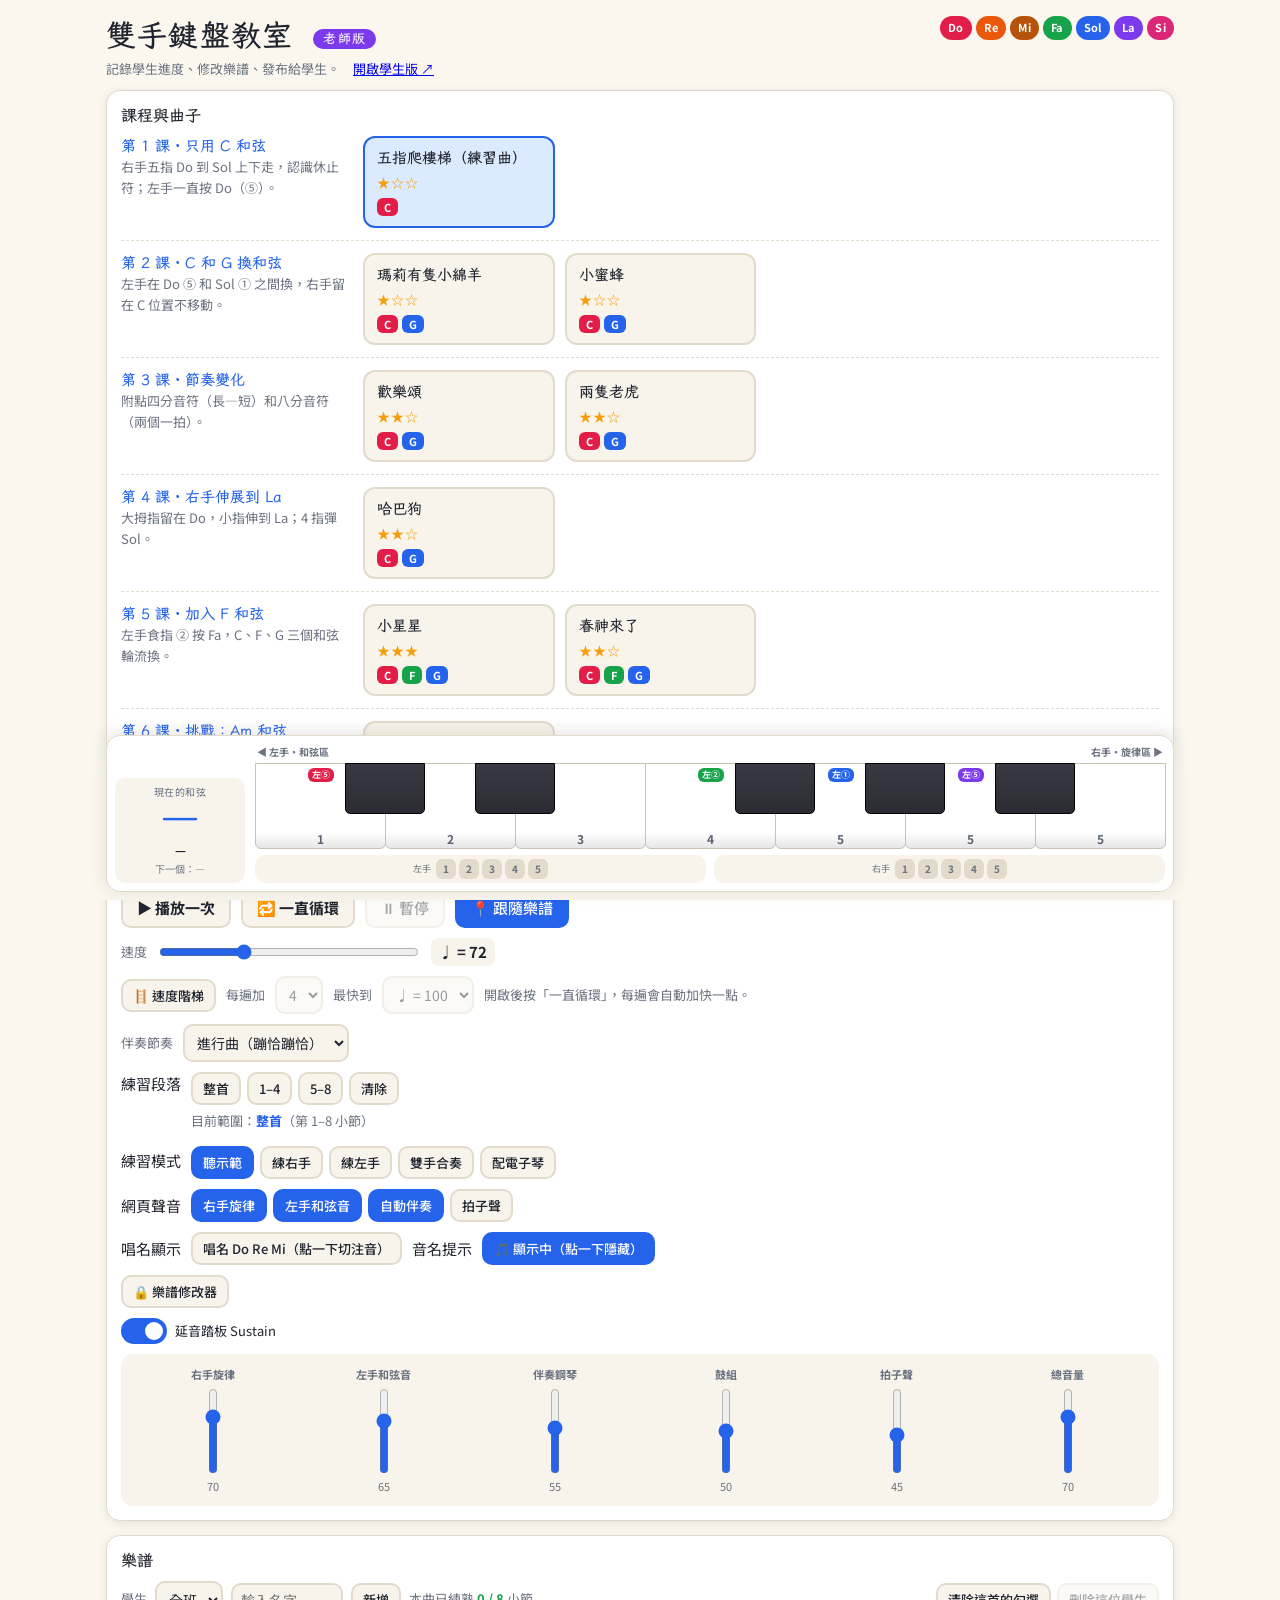
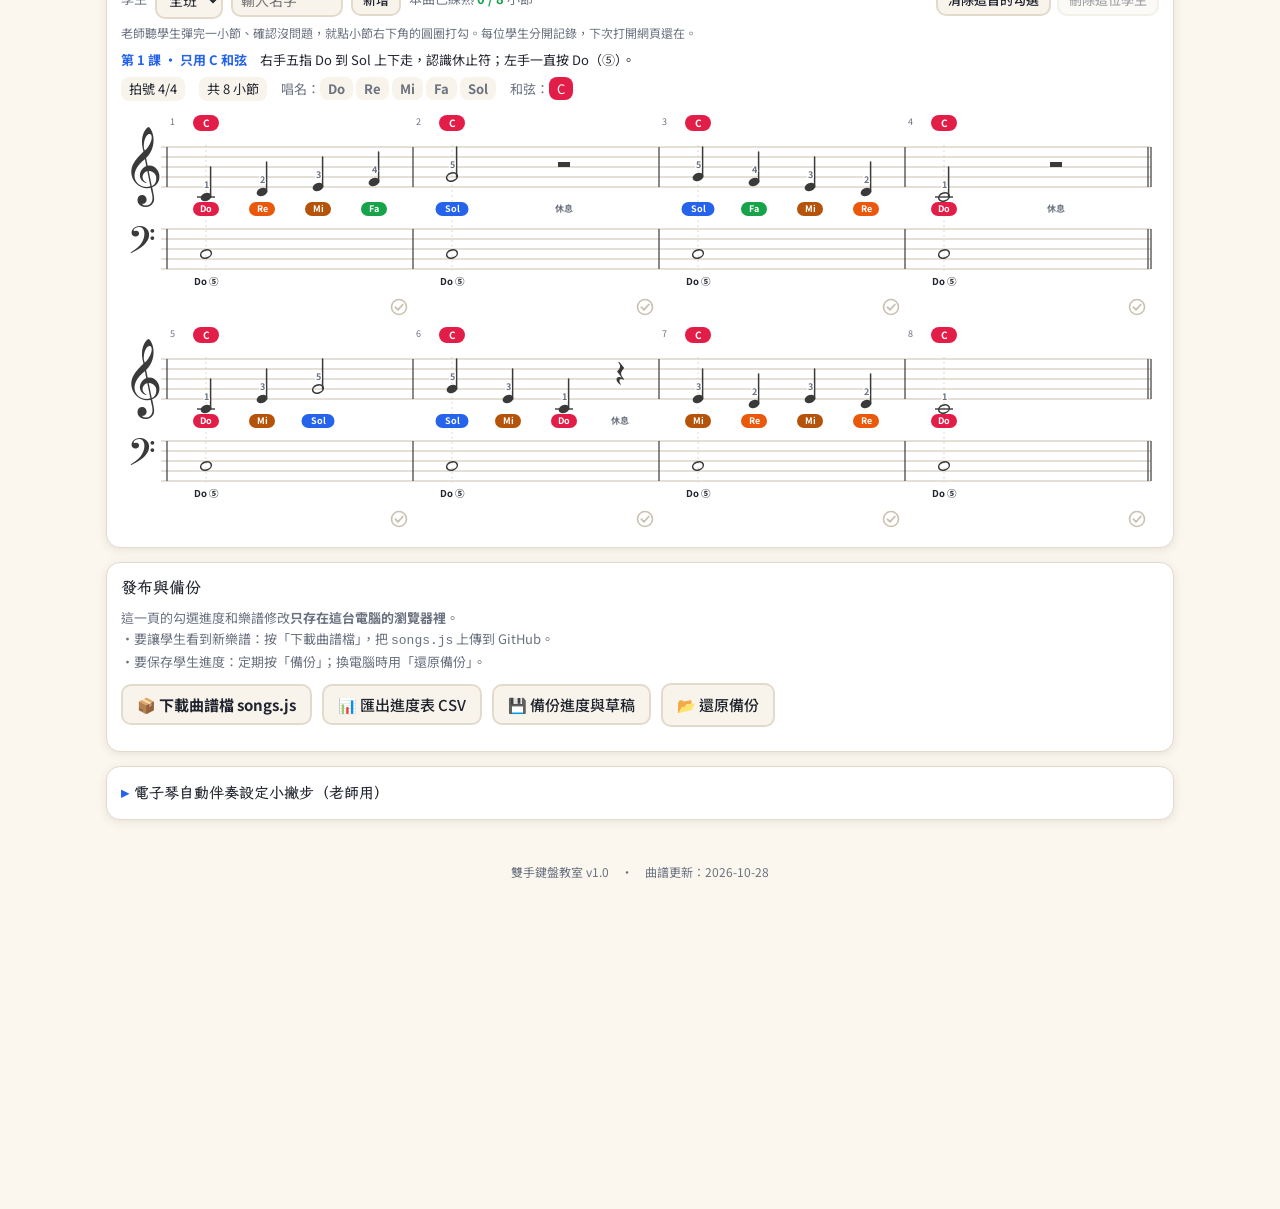
==== teacher.html @ 1eea8520 "Add files via upload" ====
<!DOCTYPE html>
<html lang="zh-Hant">
<head>
<meta charset="utf-8">
<meta name="viewport" content="width=device-width, initial-scale=1">
<meta name="color-scheme" content="light dark">
<link rel="preconnect" href="https://fonts.googleapis.com">
<link rel="preconnect" href="https://fonts.gstatic.com" crossorigin>
<link href="https://fonts.googleapis.com/css2?family=LXGW+WenKai+TC:wght@400;700&family=Noto+Sans+TC:wght@400;500;700&family=Noto+Music&display=swap" rel="stylesheet">
<meta name="robots" content="noindex, nofollow">
<title>雙手鍵盤教室（老師版）</title>
<link rel="stylesheet" href="style.css">
</head>
<body data-role="teacher">

<header class="app-header">
  <div class="title-wrap">
    <h1>雙手鍵盤教室 <span class="role-badge">老師版</span></h1>
    <p class="subtitle">記錄學生進度、修改樂譜、發布給學生。　<a href="index.html" target="_blank" rel="noopener">開啟學生版 ↗</a></p>
  </div>
  <div class="solfege-strip" id="solfegeStrip"></div>
</header>

<main>
  <div class="card problems" id="songProblems" role="alert" hidden></div>

  <section class="card" aria-labelledby="songsTitle">
    <h2 id="songsTitle">課程與曲子</h2>
    <div class="lessons" id="songGrid"></div>
  </section>

  <section class="card" aria-labelledby="ctrlTitle">
    <h2 id="ctrlTitle">播放控制</h2>

    <div class="ctrl-row">
      <button class="btn primary" id="btnOnce" aria-pressed="false">▶ 播放一次</button>
      <button class="btn primary" id="btnLoop" aria-pressed="false">🔁 一直循環</button>
      <button class="btn" id="btnPause" aria-pressed="false" disabled>⏸ 暫停</button>
      <button class="btn" id="btnFollow" aria-pressed="true" title="播放時自動捲動樂譜">📍 跟隨樂譜</button>
    </div>

    <div class="ctrl-row">
      <label class="field" for="bpmRange">速度</label>
      <input type="range" id="bpmRange" min="50" max="120" step="1" value="72" style="flex:1 1 140px;max-width:260px;">
      <span class="value-tag" id="bpmValue">♩ = 72</span>
    </div>

    <div class="ctrl-row">
      <button class="btn small" id="btnLadder" aria-pressed="false">🪜 速度階梯</button>
      <label class="field" for="ladderStep">每遍加</label>
      <select id="ladderStep"><option value="2">2</option><option value="4">4</option><option value="6">6</option><option value="8">8</option></select>
      <label class="field" for="ladderMax">最快到</label>
      <select id="ladderMax"></select>
      <span class="ladder-info" id="ladderInfo"></span>
    </div>

    <div class="ctrl-row">
      <label class="field" for="rhythmSel">伴奏節奏</label>
      <select id="rhythmSel">
        <option value="march">進行曲（蹦恰蹦恰）</option>
        <option value="lyric">抒情（分解和弦）</option>
        <option value="pop">流行（8 Beat）</option>
      </select>
    </div>

    <div class="ctrl-row" style="align-items:flex-start;">
      <span class="field" style="flex:0 0 auto;">練習段落</span>
      <div style="flex:1 1 auto;min-width:0;">
        <div class="range-row" id="rangeRow"></div>
        <div class="range-info" id="rangeInfo"></div>
      </div>
    </div>

    <div class="ctrl-row">
      <span class="field" style="flex:0 0 auto;">練習模式</span>
      <div class="mode-row" id="modeRow"></div>
    </div>

    <div class="ctrl-row">
      <span class="field" style="flex:0 0 auto;">網頁聲音</span>
      <div class="voice-row" id="voiceRow"></div>
    </div>

    <div class="ctrl-row">
      <span class="field" style="flex:0 0 auto;">唱名顯示</span>
      <button class="btn small" id="btnSolfege" aria-pressed="false"></button>
      <span class="field" style="flex:0 0 auto;">音名提示</span>
      <button class="btn small" id="btnPill" aria-pressed="true"></button>
    </div>

    <div class="ctrl-row">
      <button class="btn small" id="btnOpenEditor">🔒 樂譜修改器</button>
    </div>

    <div class="switch-line">
      <button class="switch" id="sustainSw" aria-pressed="true" aria-label="延音踏板"></button>
      <span>延音踏板 Sustain</span>
    </div>

    <div class="mixer" id="mixer" style="margin-top:10px;"></div>
  </section>

  <section class="card" aria-labelledby="scoreTitle">
    <h2 id="scoreTitle">樂譜</h2>
    <div class="teacher-row">
      <label class="field" for="studentSel">學生</label>
      <select id="studentSel"></select>
      <input id="newStudent" type="text" maxlength="20" placeholder="輸入名字" aria-label="新增學生名字">
      <button class="btn small" id="btnAddStudent">新增</button>
      <span class="progress-info" id="progressInfo"></span>
      <span class="teacher-actions">
        <button class="btn small" id="btnClearDone">清除這首的勾選</button>
        <button class="btn small" id="btnDelStudent">刪除這位學生</button>
      </span>
    </div>
    <p class="teacher-hint">老師聽學生彈完一小節、確認沒問題，就點小節右下角的圓圈打勾。每位學生分開記錄，下次打開網頁還在。</p>
    <div class="score-meta" id="scoreMeta"></div>
    <div class="score-wrap" id="scoreWrap"></div>
  </section>

  <!-- 樂譜修改器 -->
  <section class="card" id="editorCard" hidden aria-labelledby="editorTitle">
    <h2 id="editorTitle">🔒 樂譜修改器</h2>
    <div id="editorLock">
      <p class="teacher-hint" style="font-size:14px;">請輸入密碼以編輯樂譜。</p>
      <div class="ctrl-row">
        <input type="password" id="editorPass" placeholder="密碼" autocomplete="off" aria-label="樂譜修改器密碼">
        <button class="btn primary" id="btnUnlock">解鎖</button>
        <button class="btn small" id="btnCloseEditor">取消</button>
        <span id="lockMsg" class="editor-err"></span>
      </div>
    </div>
    <div id="editorMain" hidden>
      <p class="teacher-hint" style="font-size:13px;">
        右手音符格式：「音高 拍值」成對出現，例如 <code>E4 1 D4 1 C4 2</code>；休止符寫 <code>R 1</code>；指定指法寫 <code>G4/4</code>；每小節拍值總和必須是 4。<br>
        左手和弦：單一 <code>C</code>，一小節兩和弦用直線分隔 <code>F|G</code>；可用 C、F、G、A（A 代表 Am）。<br>
        左手樣式：單音、四分琶音、八分琶音、疊和弦。
      </p>
      <div class="ctrl-row">
        <span id="editorSongName" style="font-weight:700;"></span>
        <span id="editorStatus"></span>
      </div>
      <div id="editorRows"></div>
      <div class="ctrl-row" style="margin-top:10px;">
        <button class="btn primary" id="btnApplyEdit">套用變更</button>
        <button class="btn" id="btnResetSong">恢復成已發布的版本</button>
        <button class="btn small" id="btnCloseEditor2">關閉</button>
        <span id="editMsg"></span>
      </div>
    </div>
  </section>

  <section class="card teacher-tools" aria-labelledby="toolsTitle">
    <h2 id="toolsTitle">發布與備份</h2>
    <div class="draft-banner" id="draftBanner" hidden></div>
    <p class="tool-note">
      這一頁的勾選進度和樂譜修改<b>只存在這台電腦的瀏覽器裡</b>。<br>
      ・要讓學生看到新樂譜：按「下載曲譜檔」，把 <code>songs.js</code> 上傳到 GitHub。<br>
      ・要保存學生進度：定期按「備份」；換電腦時用「還原備份」。
    </p>
    <div class="ctrl-row">
      <button class="btn primary" id="btnExportSongs">📦 下載曲譜檔 songs.js</button>
      <button class="btn" id="btnExportCSV">📊 匯出進度表 CSV</button>
      <button class="btn" id="btnBackup">💾 備份進度與草稿</button>
      <label class="btn file-btn">📂 還原備份<input type="file" id="restoreFile" accept=".json,application/json" aria-label="選擇備份檔"></label>
    </div>
    <p id="toolMsg" style="font-weight:700;margin:6px 0 0;"></p>
  </section>

  <details class="card">
    <summary>電子琴自動伴奏設定小撇步（老師用）</summary>
    <div class="tips-body">
      <h3>一、開啟「單指和弦」模式</h3>
      <ul>
        <li>在電子琴上找到「自動伴奏」或「和弦模式」的按鈕，切換到「單指和弦」。這樣左手只要按一個鍵，就能彈出整個和弦。</li>
        <li>如果電子琴只有「多指和弦」，也可以請學生按三個音，本頁的左手練習仍可先按一個鍵建立概念。</li>
      </ul>
      <h3>二、把速度設成跟本頁一樣</h3>
      <ul>
        <li>先在本頁把速度調到學生覺得舒服的數字，再按電子琴上的「速度」鍵把數字調成一樣，兩邊就會同步。</li>
        <li>建議從 ♩ = 60～72 開始，熟練後再慢慢加快。</li>
      </ul>
      <h3>三、左手在分割點左邊按 Do、Fa、Sol</h3>
      <ul>
        <li>電子琴通常有一個「分割點」，分割點左邊是伴奏區。請學生把手放在分割點左邊。</li>
        <li>左手只需要按三個位置：Do（C）、Fa（F）、Sol（G），手不需要移動，靠手指伸縮即可。</li>
        <li>本頁的左手指法：Do 用第 ⑤ 指、Fa 用第 ② 指、Sol 用第 ① 指。</li>
        <li>第 6 課的挑戰曲多了 Am（A 小和弦）：左手小指 ⑤ 往下伸到比 Do 低的 La，換和弦時手要稍微移動。電子琴單指和弦要彈出小和弦的方法依機型不同（常見做法是按 La 加左邊一個黑鍵），請對照琴的說明書。</li>
      </ul>
      <h3>四、左手手型</h3>
      <ul>
        <li>手掌輕輕拱起，像握著一顆網球，手腕放鬆不要壓低。</li>
        <li>按鍵時指尖出力，手指不要伸直拍打鍵盤。</li>
        <li>換和弦時只要手指動，手腕幾乎不動，這樣速度才能穩定。</li>
      </ul>
      <h3>五、課堂流程建議</h3>
      <ul>
        <li>先用「聽示範」讓學生熟悉旋律與和弦的搭配。</li>
        <li>再用「練右手」只聽旋律加節拍，讓學生跟著唱唱名。</li>
        <li>接著「練左手」只聽和弦，感受換和弦的時機。</li>
        <li>最後「配電子琴」關掉網頁聲音，學生在電子琴上實際雙手合奏，網頁只留節拍聲。</li>
      </ul>
    </div>
  </details>

</main>
<p class="app-version" id="appVersion"></p>


<footer class="sticky-footer" id="stickyFooter">
  <div class="kb-shell">
    <div class="now-chord" id="nowChord">
      <div class="nc-label">現在的和弦</div>
      <div class="nc-value" id="ncValue">—</div>
      <div class="nc-left" id="ncLeft">—</div>
      <div class="nc-next" id="ncNext">下一個：—</div>
    </div>
    <div class="kb-main">
      <div class="zone-row"><span>◀ 左手·和弦區</span><span>右手·旋律區 ▶</span></div>
      <div class="keys" id="keys"></div>
      <div class="hands">
        <div class="hand" id="handL"><span class="hlabel">左手</span></div>
        <div class="hand" id="handR"><span class="hlabel">右手</span></div>
      </div>
    </div>
  </div>
</footer>

<script src="songs.js"></script>
<script src="app.js"></script>
</body>
</html>
---- style.css ----
:root{
  --do:#e11d48; --re:#ea580c; --mi:#b45309; --fa:#16a34a;
  --sol:#2563eb; --la:#7c3aed; --si:#db2777;
  --bg:#fbf7ef; --bg2:#f2ece0; --panel:#ffffff; --panel2:#f8f4ec;
  --text:#20242e; --muted:#6b7280; --line:#e2dacb;
  --staff:#3a3a3a; --staff-soft:#c9c1b1;
  --accent:#2563eb; --accent-soft:#dbeafe; --glow:#f59e0b; --bar-hl:#eef3ff;
  --key-white:#ffffff; --key-white-edge:#c9c1b1; --key-black:#2b2b33; --key-press:#fbbf24;
  --shadow:0 2px 10px rgba(60,50,30,.10); --radius:14px;
}
@media (prefers-color-scheme: dark){
  :root:not([data-theme="light"]){
    --do:#fb7185; --re:#fb923c; --mi:#fbbf24; --fa:#4ade80;
    --sol:#60a5fa; --la:#a78bfa; --si:#f472b6;
    --bg:#14161c; --bg2:#1b1e26; --panel:#1f232c; --panel2:#252a34;
    --text:#e8e9ee; --muted:#9aa3b2; --line:#343a46;
    --staff:#d6d9e0; --staff-soft:#4a5260;
    --accent:#60a5fa; --accent-soft:#1e3a5f; --glow:#fbbf24; --bar-hl:#232c3d;
    --key-white:#e9ecf2; --key-white-edge:#565f6e; --key-black:#12151b; --key-press:#fbbf24;
    --shadow:0 2px 12px rgba(0,0,0,.45);
  }
}
:root[data-theme="dark"]{
  --do:#fb7185; --re:#fb923c; --mi:#fbbf24; --fa:#4ade80;
  --sol:#60a5fa; --la:#a78bfa; --si:#f472b6;
  --bg:#14161c; --bg2:#1b1e26; --panel:#1f232c; --panel2:#252a34;
  --text:#e8e9ee; --muted:#9aa3b2; --line:#343a46;
  --staff:#d6d9e0; --staff-soft:#4a5260;
  --accent:#60a5fa; --accent-soft:#1e3a5f; --glow:#fbbf24; --bar-hl:#232c3d;
  --key-white:#e9ecf2; --key-white-edge:#565f6e; --key-black:#12151b; --key-press:#fbbf24;
  --shadow:0 2px 12px rgba(0,0,0,.45);
}
*,*::before,*::after{ box-sizing:border-box; }
html,body{ max-width:100%; }
body{
  margin:0; background:var(--bg); color:var(--text);
  font-family:"Noto Sans TC","PingFang TC","Microsoft JhengHei",system-ui,sans-serif;
  font-size:15px; line-height:1.6; overflow-x:hidden;
  -webkit-text-size-adjust:100%; padding-bottom:8px;
}
h1,h2,h3{ font-family:"LXGW WenKai TC","Noto Sans TC",serif; margin:0; line-height:1.3; }
button{ font-family:inherit; font-size:inherit; color:inherit; }
:focus-visible{ outline:3px solid var(--accent); outline-offset:2px; border-radius:8px; }
.app-header{
  display:flex; align-items:flex-start; justify-content:space-between;
  gap:12px; flex-wrap:wrap; padding:16px 16px 10px;
  max-width:1100px; margin:0 auto;
}
.app-header h1{ font-size:clamp(22px,5vw,30px); letter-spacing:.04em; }
.subtitle{ margin:4px 0 0; color:var(--muted); font-size:13px; }
.solfege-strip{ display:flex; gap:4px; flex-wrap:wrap; }
.solfege-strip .sf{
  display:inline-block; padding:3px 8px; border-radius:999px;
  font-size:11px; font-weight:700; color:#fff;
  background:var(--c); letter-spacing:.03em; white-space:nowrap;
}
main{ max-width:1100px; margin:0 auto; padding:0 16px 20px; }
.card{
  background:var(--panel); border:1px solid var(--line); border-radius:var(--radius);
  padding:14px; margin-bottom:14px; box-shadow:var(--shadow);
}
.card > h2{ font-size:16px; margin-bottom:10px; }
.song-grid{ display:grid; grid-template-columns:repeat(4,1fr); gap:10px; }
@media (max-width:640px){ .song-grid{ grid-template-columns:repeat(2,1fr); } }
.song-card{
  display:flex; flex-direction:column; gap:6px; align-items:flex-start;
  background:var(--panel2); border:2px solid var(--line); border-radius:12px;
  padding:10px 12px; cursor:pointer; text-align:left;
  transition:border-color .15s, background .15s, transform .12s; min-height:88px;
}
.song-card:hover{ transform:translateY(-1px); }
.song-card[aria-pressed="true"]{ border-color:var(--accent); background:var(--accent-soft); }
.sc-title{ font-family:"LXGW WenKai TC",serif; font-weight:700; font-size:15px; }
.sc-stars{ color:#f59e0b; font-size:13px; letter-spacing:1px; }
.sc-chords{ display:flex; gap:4px; flex-wrap:wrap; }
.ch-chip{
  font-style:normal; font-size:11px; font-weight:700; color:#fff;
  background:var(--c); border-radius:6px; padding:1px 7px;
}
.lessons{ display:flex; flex-direction:column; gap:12px; }
.lesson{ display:grid; grid-template-columns:230px minmax(0,1fr); gap:12px; align-items:start;
  border-top:1px dashed var(--line); padding-top:12px; }
.lesson:first-child{ border-top:none; padding-top:0; }
.lesson-head h3{ font-size:15px; color:var(--accent); }
.lesson-head p{ margin:2px 0 0; font-size:13px; color:var(--muted); }
.lesson .song-grid{ grid-template-columns:repeat(auto-fill, minmax(170px, 1fr)); }
@media (max-width:640px){
  .lesson{ grid-template-columns:1fr; gap:6px; }
  .lesson .song-grid{ grid-template-columns:repeat(2, minmax(0,1fr)); }
}
.sc-prog{ font-size:11px; font-weight:700; color:var(--fa); }
.sc-prog.full{ color:#fff; background:var(--fa); border-radius:6px; padding:1px 7px; }
.problems{ border-color:var(--do); color:var(--text); font-size:13px; }
.problems b{ color:var(--do); }
.problems ul{ margin:6px 0 0; padding-left:1.2em; }
.teacher-row{ display:flex; flex-wrap:wrap; gap:8px; align-items:center; margin-bottom:4px; }
.teacher-row input[type=text], .teacher-row input[type=password]{
  font-family:inherit; font-size:14px; color:var(--text); width:8em;
  background:var(--panel2); border:2px solid var(--line); border-radius:10px; padding:5px 8px;
}
.progress-info{ font-size:13px; color:var(--muted); }
.progress-info b{ color:var(--fa); }
.teacher-actions{ display:flex; gap:6px; margin-left:auto; flex-wrap:wrap; }
.btn.warn{ background:var(--do); border-color:var(--do); color:#fff; }
.teacher-hint{ margin:0 0 8px; font-size:12px; color:var(--muted); }
.lesson-goal{ flex-basis:100%; color:var(--text); }
.lesson-goal b{ color:var(--accent); }
.ctrl-row{ display:flex; flex-wrap:wrap; gap:10px; align-items:center; margin-bottom:10px; }
.btn{
  border:2px solid var(--line); background:var(--panel2); border-radius:10px;
  padding:8px 14px; cursor:pointer; font-weight:500;
  transition:background .15s, border-color .15s, color .15s; white-space:nowrap;
}
.btn:hover{ border-color:var(--accent); }
.btn[aria-pressed="true"]{ background:var(--accent); border-color:var(--accent); color:#fff; }
.btn.primary{ font-weight:700; }
.btn.small{ padding:5px 10px; font-size:13px; }
.btn:disabled{ opacity:.4; cursor:not-allowed; }
label.field{ display:flex; align-items:center; gap:8px; font-size:13px; color:var(--muted); }
input[type=range]{ accent-color:var(--accent); }
select{
  font-family:inherit; font-size:14px; color:var(--text);
  background:var(--panel2); border:2px solid var(--line);
  border-radius:10px; padding:6px 8px;
}
.value-tag{
  display:inline-block; min-width:56px; text-align:center;
  font-weight:700; color:var(--text);
  background:var(--panel2); border-radius:8px; padding:2px 8px;
  font-variant-numeric:tabular-nums;
}
.range-row{ display:flex; flex-wrap:wrap; gap:6px; align-items:center; }
.range-info{ font-size:13px; color:var(--muted); margin-top:6px; }
.range-info b{ color:var(--accent); }
.mode-row{ display:flex; flex-wrap:wrap; gap:6px; margin-top:4px; }
.ladder-info{ font-size:13px; color:var(--muted); }
.ladder-info b{ color:var(--accent); }
select:disabled{ opacity:.45; }
.voice-row{ display:flex; flex-wrap:wrap; gap:6px; }
.mixer{ display:grid; grid-template-columns:repeat(6,1fr); gap:8px;
  background:var(--panel2); border-radius:12px; padding:10px; }
@media (max-width:640px){ .mixer{ grid-template-columns:repeat(3,1fr); } }
.mixer .ch{ display:flex; flex-direction:column; align-items:center; gap:4px; }
.mixer .ch-name{
  font-size:11px; background:none; border:none; cursor:pointer;
  padding:2px 6px; border-radius:6px; color:var(--muted); font-weight:700; white-space:nowrap;
}
.mixer .ch-name.muted{ color:#fff; background:#ef4444; text-decoration:line-through; }
.mixer input[type=range]{
  writing-mode:vertical-lr; direction:rtl;
  width:24px; height:86px; accent-color:var(--accent); padding:0; margin:0;
}
.mixer .ch-val{ font-size:11px; color:var(--muted); font-variant-numeric:tabular-nums; }
.switch-line{ display:flex; align-items:center; gap:8px; margin-top:10px; font-size:13px; }
.switch{
  position:relative; width:46px; height:26px; border-radius:999px;
  border:2px solid var(--line); background:var(--panel2); cursor:pointer;
  padding:0; flex:0 0 auto;
}
.switch::after{
  content:""; position:absolute; top:2px; left:2px; width:18px; height:18px;
  border-radius:50%; background:var(--muted); transition:left .16s, background .16s;
}
.switch[aria-pressed="true"]{ background:var(--accent); border-color:var(--accent); }
.switch[aria-pressed="true"]::after{ left:22px; background:#fff; }
.score-meta{
  display:flex; flex-wrap:wrap; gap:6px 14px; font-size:13px;
  color:var(--muted); margin-bottom:8px; align-items:center;
}
.score-meta .tag{
  background:var(--panel2); border-radius:8px; padding:2px 8px; color:var(--text);
}
.score-wrap{ width:100%; overflow:hidden; }
.score-svg{ display:block; width:100%; height:auto; touch-action:manipulation; }
.staff-line{ stroke:var(--staff-soft); stroke-width:1; }
.ledger-line{ stroke:var(--staff); stroke-width:1.4; }
.barline{ stroke:var(--staff); stroke-width:1.2; }
.clef{ font-family:"Noto Music","Noto Sans TC",serif; fill:var(--staff); }
.note-head{ fill:var(--staff); }
.note-head.open{ fill:none; stroke:var(--staff); stroke-width:1.5; }
.stem{ stroke:var(--staff); stroke-width:1.5; stroke-linecap:round; }
.flag{ stroke:var(--staff); stroke-width:1.6; fill:none; stroke-linecap:round; }
.dot-note{ fill:var(--staff); }
.fing-text{
  font-family:"Noto Sans TC",sans-serif; font-size:9px; font-weight:700;
  fill:var(--muted); paint-order:stroke; stroke:var(--panel); stroke-width:2.5px;
  stroke-linejoin:round;
}
.bar-num{ font-family:"Noto Sans TC",sans-serif; font-size:9px; fill:var(--muted); }
.solfege-pill{
  font-family:"Noto Sans TC",sans-serif; font-size:9px; font-weight:700;
  fill:#fff;
}
.chord-pill{ font-family:"Noto Sans TC",sans-serif; font-size:10px; font-weight:700; fill:#fff; }
.left-label{
  font-family:"Noto Sans TC",sans-serif; font-size:9.5px; font-weight:700;
  fill:var(--text);
}
.bar-hit{ fill:transparent; cursor:pointer; }
.beat-guide{ stroke:var(--staff-soft); stroke-width:1; stroke-dasharray:2 3; opacity:.55; pointer-events:none; }
.bar-done{ fill:var(--fa); opacity:0; pointer-events:none; }
.bar-done.on{ opacity:.10; }
.bar-check{ cursor:pointer; }
.bar-check .ck-hit{ fill:transparent; }
.bar-check .ck-ring{ fill:var(--panel); stroke:var(--staff-soft); stroke-width:1.6; }
.bar-check .ck-mark{ fill:none; stroke:var(--staff-soft); stroke-width:1.8; stroke-linecap:round; stroke-linejoin:round; }
.bar-check:hover .ck-ring{ stroke:var(--fa); }
.bar-check.on .ck-ring{ fill:var(--fa); stroke:var(--fa); }
.bar-check.on .ck-mark{ stroke:#fff; }
.bar-check:focus-visible{ outline:none; }
.bar-check:focus-visible .ck-ring{ stroke:var(--accent); stroke-width:3; }
.beam{ fill:var(--staff); }
.left-fing{ font-family:"Noto Sans TC",sans-serif; font-size:9.5px; font-weight:700; fill:var(--muted); }
.rest-block{ fill:var(--staff); }
.rest-glyph{ font-family:"Noto Music","Segoe UI Symbol",serif; fill:var(--staff); }
.rest-label{ font-family:"Noto Sans TC",sans-serif; font-size:9px; font-weight:700; fill:var(--muted); }
.bar-hit:hover{ fill:rgba(37,99,235,.06); }
.bar-hl{ fill:var(--bar-hl); opacity:0; pointer-events:none; transition:opacity .12s; }
.bar-hl.on{ opacity:1; }
.sel-rect{ fill:none; stroke:var(--accent); stroke-width:2; stroke-dasharray:6 4; pointer-events:none; }
.note-group{ transition:filter .1s; }
.note-group.is-on{ filter:drop-shadow(0 0 6px var(--glow)) drop-shadow(0 0 2px var(--glow)); }
.note-group.is-on .note-head,
.note-group.is-on .note-head.open{ fill:var(--glow); stroke:var(--glow); }
.note-group.is-on .stem,
.note-group.is-on .flag{ stroke:var(--glow); }
.sticky-footer{
  position:sticky; bottom:0; z-index:50;
  background:linear-gradient(to top, var(--bg) 72%, transparent);
  padding:6px 16px 8px; max-width:1100px; margin:0 auto;
}
.kb-shell{
  display:flex; gap:10px; align-items:flex-end;
  background:var(--panel); border:1px solid var(--line); border-radius:14px;
  padding:8px; box-shadow:0 -2px 18px rgba(40,30,10,.12);
}
@media (max-width:520px){
  .sticky-footer{ padding:6px 16px 6px; }
  .kb-shell{ gap:6px; padding:6px; }
}
.now-chord{
  flex:0 0 130px; background:var(--panel2); border-radius:10px;
  padding:6px 8px; text-align:center; min-height:96px;
  display:flex; flex-direction:column; justify-content:center; gap:2px;
}
@media (max-width:520px){ .now-chord{ flex:0 0 104px; padding:5px 6px; } }
.nc-label{ font-size:10px; color:var(--muted); letter-spacing:.06em; }
.nc-value{
  font-family:"LXGW WenKai TC",serif; font-weight:700;
  font-size:clamp(24px,7vw,34px); line-height:1.05; color:var(--accent);
}
.nc-left{ font-size:12px; font-weight:700; color:var(--text); }
.nc-next{ font-size:10px; color:var(--muted); }
.kb-main{ flex:1 1 auto; min-width:0; }
.zone-row{ display:flex; font-size:10px; color:var(--muted); font-weight:700; padding:0 2px 3px; }
.zone-row span:first-child{ flex:0 0 43%; }
.zone-row span:last-child{ flex:1 1 auto; text-align:right; }
.keys{ position:relative; display:flex; width:100%; height:86px; }
@media (max-width:520px){ .keys{ height:66px; } }
.wkey{
  flex:1 1 0; min-width:0; position:relative;
  background:linear-gradient(to bottom, var(--key-white), var(--key-white) 82%, #e6e6e6);
  border:1px solid var(--key-white-edge); border-radius:0 0 6px 6px;
  margin-right:-1px;
  display:flex; flex-direction:column; justify-content:space-between; align-items:center;
  padding:4px 0 3px; cursor:pointer;
  transition:background .08s, transform .08s;
  user-select:none; -webkit-tap-highlight-color:transparent;
}
:root[data-theme="dark"] .wkey{
  background:linear-gradient(to bottom, #eef1f6, #dfe3ea 82%, #c9cdd5);
}
.wkey:last-child{ margin-right:0; }
.wkey.pressed{ background:linear-gradient(to bottom, var(--key-press), #f59e0b); }
.wkey.hint{ box-shadow:0 0 0 3px var(--glow) inset; }
.bkey{
  position:absolute; top:0; height:60%;
  background:linear-gradient(to bottom, #3a3a44, var(--key-black));
  border-radius:0 0 5px 5px; border:1px solid #000;
  cursor:pointer; z-index:2; transition:background .08s;
  -webkit-tap-highlight-color:transparent;
}
.bkey.pressed{ background:linear-gradient(to bottom, #f59e0b, #b45309); }
.bkey.hint{ box-shadow:0 0 0 3px var(--glow) inset; }
.wk-left{
  font-size:9px; font-weight:700; color:#fff; border-radius:6px;
  padding:0 4px; line-height:14px; background:var(--c,var(--muted));
  opacity:0; pointer-events:none;
}
.wk-left.show{ opacity:1; }
.wk-finger{ font-size:12px; font-weight:700; color:#5b6472; line-height:1; }
@media (max-width:520px){
  .wk-finger{ font-size:10px; }
  .wk-left{ font-size:8px; line-height:12px; padding:0 3px; }
}
.hands{ display:flex; gap:8px; margin-top:6px; }
.hand{
  flex:1 1 0; display:flex; justify-content:center; gap:3px;
  background:var(--panel2); border-radius:10px; padding:4px 6px; min-width:0;
}
.hand .hlabel{
  font-size:9px; color:var(--muted); align-self:center; margin-right:2px; white-space:nowrap;
}
.finger{
  width:20px; height:20px; border-radius:6px; background:var(--line); color:var(--muted);
  font-size:10px; font-weight:700;
  display:flex; align-items:center; justify-content:center;
  transition:transform .1s, background .1s, color .1s;
  flex:0 0 auto;
}
@media (max-width:520px){ .finger{ width:16px; height:16px; font-size:9px; border-radius:5px; } }
.finger.up{ background:var(--glow); color:#3a2500; transform:translateY(-5px); }
details.card > summary{
  cursor:pointer; font-family:"LXGW WenKai TC",serif; font-weight:700;
  font-size:15px; list-style:none;
}
details.card > summary::-webkit-details-marker{ display:none; }
details.card > summary::before{ content:"▸ "; color:var(--accent); }
details.card[open] > summary::before{ content:"▾ "; }
.tips-body{ margin-top:10px; font-size:14px; }
.tips-body h3{ font-size:14px; margin:12px 0 4px; color:var(--accent); }
.tips-body ul{ margin:4px 0; padding-left:1.2em; }
.tips-body li{ margin:3px 0; }

/* ===== 樂譜修改器 ===== */
.editor-row{
  display:flex; flex-wrap:wrap; gap:6px; align-items:center;
  margin-bottom:8px; padding:6px 8px; font-size:13px;
  background:var(--panel2); border-radius:8px;
}
.editor-row > span:first-child{ flex:0 0 70px; font-weight:700; color:var(--muted); }
.editor-row > input{
  flex:1 1 200px; min-width:0;
  font-family:"Consolas","Menlo",monospace; font-size:13px;
  padding:5px 8px;
  border:2px solid var(--line); border-radius:8px;
  background:var(--panel); color:var(--text);
}
.editor-row > input:focus{ border-color:var(--accent); outline:none; }
.editor-row > select{ flex:0 0 auto; font-size:13px; padding:4px 6px; }
.editor-badge{ font-size:11px; color:var(--do); font-weight:700; }
.editor-ok{ color:var(--fa); font-weight:700; }
.editor-err{ color:var(--do); font-weight:700; }
.custom-tag{ font-size:11px; font-weight:700; color:#fff; background:var(--la); border-radius:6px; padding:1px 7px; }

@media (prefers-reduced-motion: reduce){
  *{ transition-duration:.001ms !important; animation-duration:.001ms !important; }
  html{ scroll-behavior:auto !important; }
}

/* ===== 學生版 / 老師版 ===== */
body[data-role="student"] .bar-check,
body[data-role="student"] .bar-done{ display:none; }
.role-badge{
  display:inline-block; margin-left:8px; padding:2px 10px; border-radius:999px;
  font-size:13px; font-weight:700; vertical-align:middle;
  color:#fff; background:var(--la);
}
.teacher-tools .ctrl-row{ flex-wrap:wrap; }
.teacher-tools .tool-note{ font-size:13px; color:var(--muted); margin:4px 0 10px; line-height:1.6; }
.draft-banner{
  border:2px solid var(--la); border-radius:10px; padding:8px 12px; margin-bottom:10px;
  font-size:14px; background:var(--panel2);
}
.draft-banner b{ color:var(--la); }
.file-btn{ position:relative; overflow:hidden; }
.file-btn input{ position:absolute; inset:0; opacity:0; cursor:pointer; }
.app-version{
  text-align:center; font-size:12px; color:var(--muted);
  margin:8px 0 150px;
}
.app-version a{ color:var(--muted); }
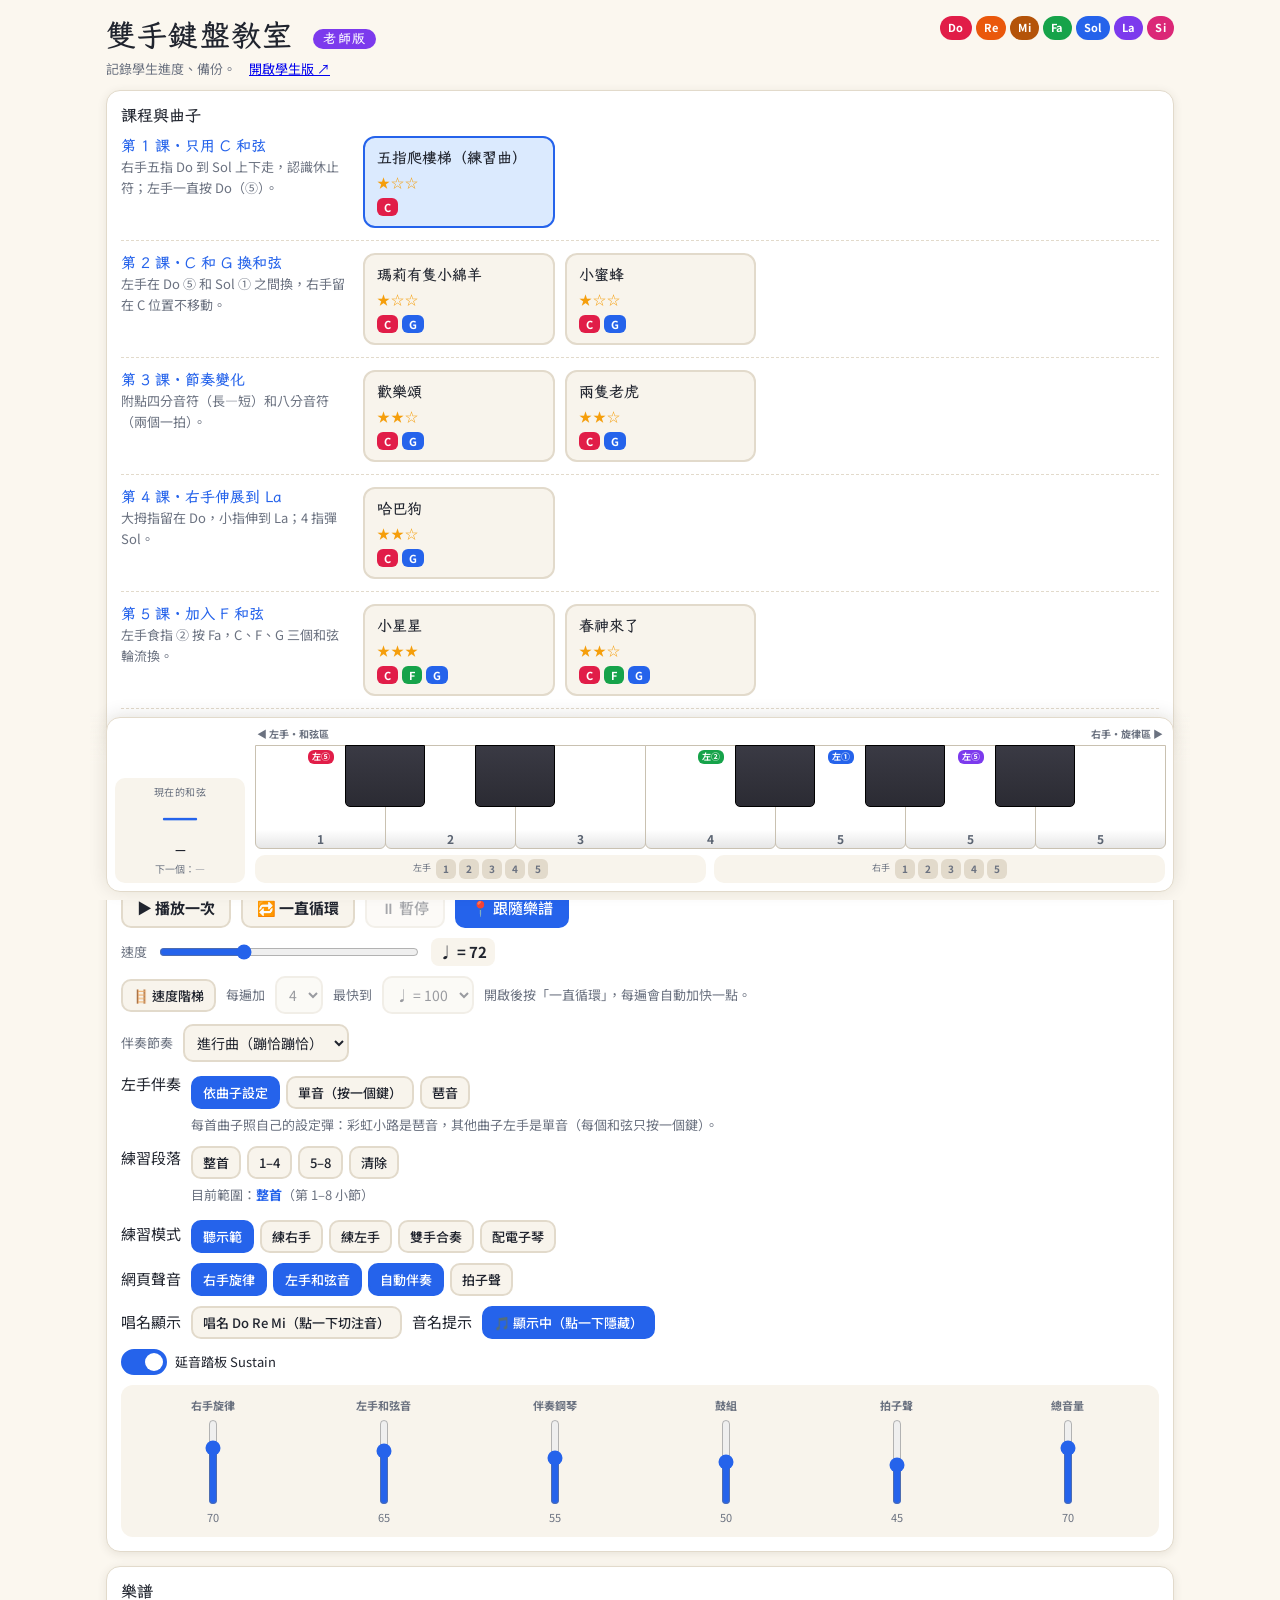
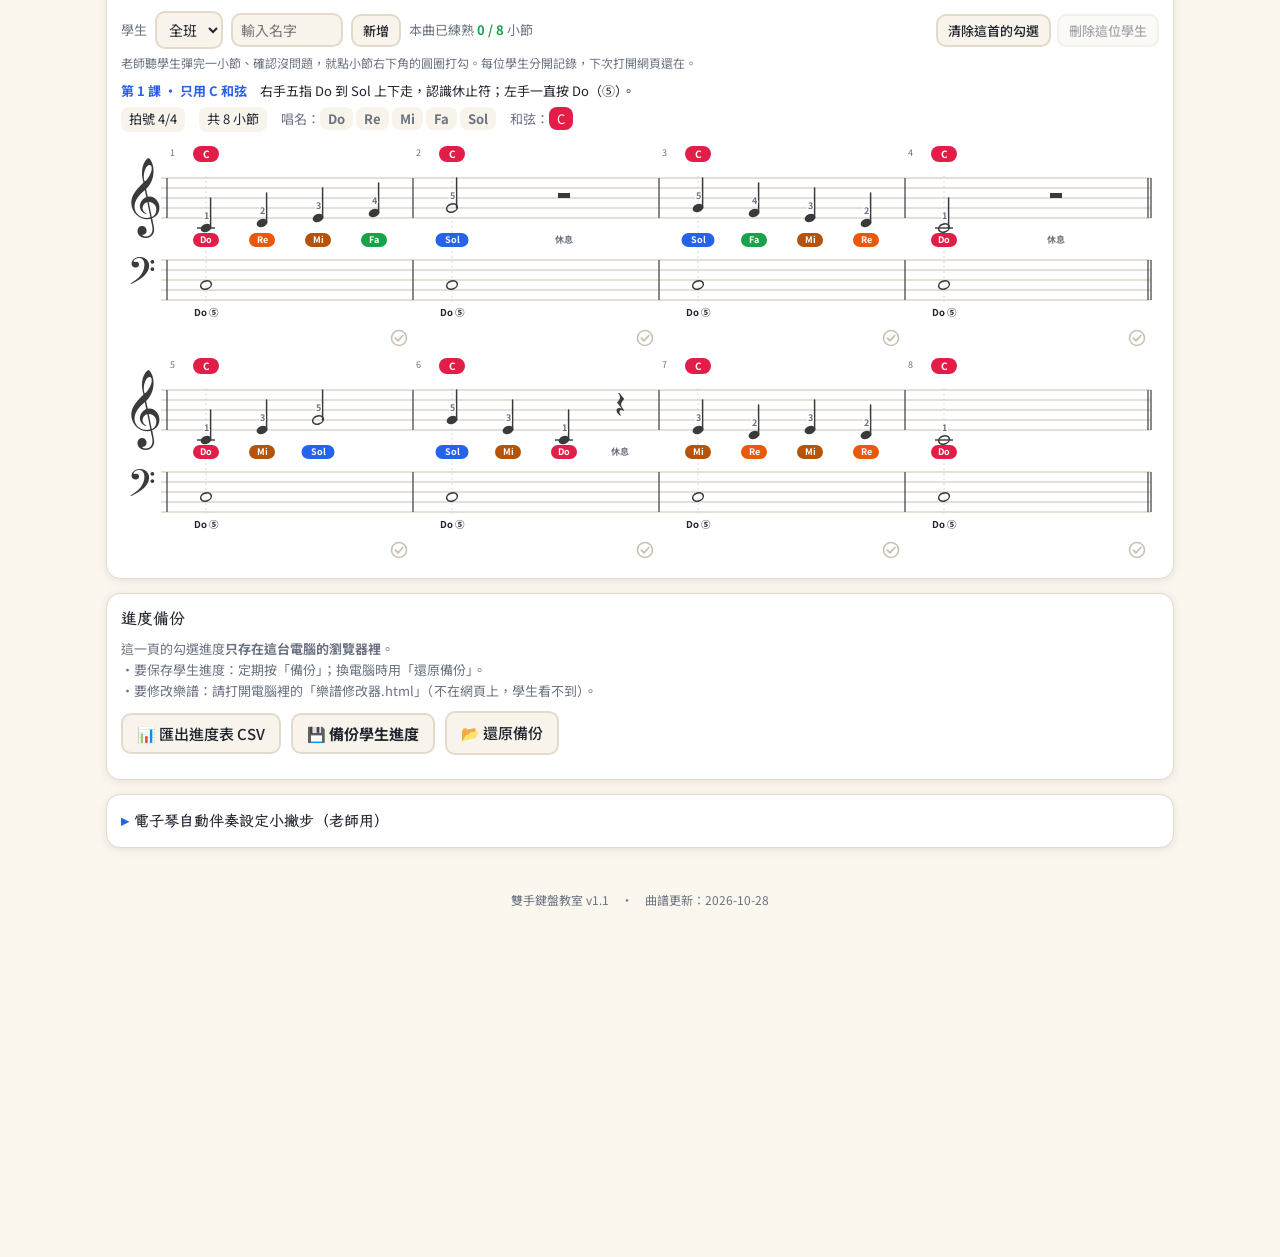
==== commit 84c3ac2b: "v1.1: 兩和弦、琶音開關、樂譜修改器移出網頁、平板優化 - 小星星、歡樂頌、春神來了左手改成一小節兩個和弦 - 新增「左手伴奏」開關（依曲子設定／單音／琶音） - 樂譜修改器與密碼從公開網頁移除 " ====
--- a/teacher.html
+++ b/teacher.html
@@ -16,7 +16,7 @@
 <header class="app-header">
   <div class="title-wrap">
     <h1>雙手鍵盤教室 <span class="role-badge">老師版</span></h1>
-    <p class="subtitle">記錄學生進度、修改樂譜、發布給學生。　<a href="index.html" target="_blank" rel="noopener">開啟學生版 ↗</a></p>
+    <p class="subtitle">記錄學生進度、備份。　<a href="index.html" target="_blank" rel="noopener">開啟學生版 ↗</a></p>
   </div>
   <div class="solfege-strip" id="solfegeStrip"></div>
 </header>
@@ -64,6 +64,14 @@
     </div>
 
     <div class="ctrl-row" style="align-items:flex-start;">
+      <span class="field" style="flex:0 0 auto;">左手伴奏</span>
+      <div style="flex:1 1 auto;min-width:0;">
+        <div class="mode-row" id="arpRow"></div>
+        <div class="range-info" id="arpInfo"></div>
+      </div>
+    </div>
+
+    <div class="ctrl-row" style="align-items:flex-start;">
       <span class="field" style="flex:0 0 auto;">練習段落</span>
       <div style="flex:1 1 auto;min-width:0;">
         <div class="range-row" id="rangeRow"></div>
@@ -86,10 +94,6 @@
       <button class="btn small" id="btnSolfege" aria-pressed="false"></button>
       <span class="field" style="flex:0 0 auto;">音名提示</span>
       <button class="btn small" id="btnPill" aria-pressed="true"></button>
-    </div>
-
-    <div class="ctrl-row">
-      <button class="btn small" id="btnOpenEditor">🔒 樂譜修改器</button>
     </div>
 
     <div class="switch-line">
@@ -118,50 +122,16 @@
     <div class="score-wrap" id="scoreWrap"></div>
   </section>
 
-  <!-- 樂譜修改器 -->
-  <section class="card" id="editorCard" hidden aria-labelledby="editorTitle">
-    <h2 id="editorTitle">🔒 樂譜修改器</h2>
-    <div id="editorLock">
-      <p class="teacher-hint" style="font-size:14px;">請輸入密碼以編輯樂譜。</p>
-      <div class="ctrl-row">
-        <input type="password" id="editorPass" placeholder="密碼" autocomplete="off" aria-label="樂譜修改器密碼">
-        <button class="btn primary" id="btnUnlock">解鎖</button>
-        <button class="btn small" id="btnCloseEditor">取消</button>
-        <span id="lockMsg" class="editor-err"></span>
-      </div>
-    </div>
-    <div id="editorMain" hidden>
-      <p class="teacher-hint" style="font-size:13px;">
-        右手音符格式：「音高 拍值」成對出現，例如 <code>E4 1 D4 1 C4 2</code>；休止符寫 <code>R 1</code>；指定指法寫 <code>G4/4</code>；每小節拍值總和必須是 4。<br>
-        左手和弦：單一 <code>C</code>，一小節兩和弦用直線分隔 <code>F|G</code>；可用 C、F、G、A（A 代表 Am）。<br>
-        左手樣式：單音、四分琶音、八分琶音、疊和弦。
-      </p>
-      <div class="ctrl-row">
-        <span id="editorSongName" style="font-weight:700;"></span>
-        <span id="editorStatus"></span>
-      </div>
-      <div id="editorRows"></div>
-      <div class="ctrl-row" style="margin-top:10px;">
-        <button class="btn primary" id="btnApplyEdit">套用變更</button>
-        <button class="btn" id="btnResetSong">恢復成已發布的版本</button>
-        <button class="btn small" id="btnCloseEditor2">關閉</button>
-        <span id="editMsg"></span>
-      </div>
-    </div>
-  </section>
-
   <section class="card teacher-tools" aria-labelledby="toolsTitle">
-    <h2 id="toolsTitle">發布與備份</h2>
-    <div class="draft-banner" id="draftBanner" hidden></div>
+    <h2 id="toolsTitle">進度備份</h2>
     <p class="tool-note">
-      這一頁的勾選進度和樂譜修改<b>只存在這台電腦的瀏覽器裡</b>。<br>
-      ・要讓學生看到新樂譜：按「下載曲譜檔」，把 <code>songs.js</code> 上傳到 GitHub。<br>
-      ・要保存學生進度：定期按「備份」；換電腦時用「還原備份」。
+      這一頁的勾選進度<b>只存在這台電腦的瀏覽器裡</b>。<br>
+      ・要保存學生進度：定期按「備份」；換電腦時用「還原備份」。<br>
+      ・要修改樂譜：請打開電腦裡的「樂譜修改器.html」（不在網頁上，學生看不到）。
     </p>
     <div class="ctrl-row">
-      <button class="btn primary" id="btnExportSongs">📦 下載曲譜檔 songs.js</button>
       <button class="btn" id="btnExportCSV">📊 匯出進度表 CSV</button>
-      <button class="btn" id="btnBackup">💾 備份進度與草稿</button>
+      <button class="btn primary" id="btnBackup">💾 備份學生進度</button>
       <label class="btn file-btn">📂 還原備份<input type="file" id="restoreFile" accept=".json,application/json" aria-label="選擇備份檔"></label>
     </div>
     <p id="toolMsg" style="font-weight:700;margin:6px 0 0;"></p>
--- a/style.css
+++ b/style.css
@@ -111,7 +111,7 @@
   padding:8px 14px; cursor:pointer; font-weight:500;
   transition:background .15s, border-color .15s, color .15s; white-space:nowrap;
 }
-.btn:hover{ border-color:var(--accent); }
+@media (hover:hover){ .btn:hover{ border-color:var(--accent); } }
 .btn[aria-pressed="true"]{ background:var(--accent); border-color:var(--accent); color:#fff; }
 .btn.primary{ font-weight:700; }
 .btn.small{ padding:5px 10px; font-size:13px; }
@@ -322,25 +322,6 @@
 .tips-body ul{ margin:4px 0; padding-left:1.2em; }
 .tips-body li{ margin:3px 0; }
 
-/* ===== 樂譜修改器 ===== */
-.editor-row{
-  display:flex; flex-wrap:wrap; gap:6px; align-items:center;
-  margin-bottom:8px; padding:6px 8px; font-size:13px;
-  background:var(--panel2); border-radius:8px;
-}
-.editor-row > span:first-child{ flex:0 0 70px; font-weight:700; color:var(--muted); }
-.editor-row > input{
-  flex:1 1 200px; min-width:0;
-  font-family:"Consolas","Menlo",monospace; font-size:13px;
-  padding:5px 8px;
-  border:2px solid var(--line); border-radius:8px;
-  background:var(--panel); color:var(--text);
-}
-.editor-row > input:focus{ border-color:var(--accent); outline:none; }
-.editor-row > select{ flex:0 0 auto; font-size:13px; padding:4px 6px; }
-.editor-badge{ font-size:11px; color:var(--do); font-weight:700; }
-.editor-ok{ color:var(--fa); font-weight:700; }
-.editor-err{ color:var(--do); font-weight:700; }
 .custom-tag{ font-size:11px; font-weight:700; color:#fff; background:var(--la); border-radius:6px; padding:1px 7px; }
 
 @media (prefers-reduced-motion: reduce){
@@ -358,11 +339,6 @@
 }
 .teacher-tools .ctrl-row{ flex-wrap:wrap; }
 .teacher-tools .tool-note{ font-size:13px; color:var(--muted); margin:4px 0 10px; line-height:1.6; }
-.draft-banner{
-  border:2px solid var(--la); border-radius:10px; padding:8px 12px; margin-bottom:10px;
-  font-size:14px; background:var(--panel2);
-}
-.draft-banner b{ color:var(--la); }
 .file-btn{ position:relative; overflow:hidden; }
 .file-btn input{ position:absolute; inset:0; opacity:0; cursor:pointer; }
 .app-version{
@@ -370,3 +346,20 @@
   margin:8px 0 150px;
 }
 .app-version a{ color:var(--muted); }
+
+/* ===== 平板／觸控螢幕 ===== */
+.keys, .wkey, .bkey{ touch-action:none; -webkit-user-select:none; user-select:none; -webkit-touch-callout:none; }
+@media (min-width:700px){ .keys{ height:104px; } }
+@media (pointer:coarse){
+  .btn{ min-height:48px; }
+  .btn.small{ min-height:44px; padding:8px 16px; }
+  select{ min-height:44px; font-size:15px; }
+  input[type=range]{ min-height:44px; }
+  .switch{ width:68px; height:44px; }
+  .switch::after{ width:34px; height:34px; }
+  .switch[aria-pressed="true"]::after{ left:28px; }
+  .mixer .ch-name{ min-height:44px; padding:10px 12px; }
+  .ctrl-row, .range-row, .mode-row, .voice-row{ gap:10px; }
+  .bar-check .ck-hit{ r:15; }
+  details.card > summary{ min-height:44px; display:flex; align-items:center; }
+}
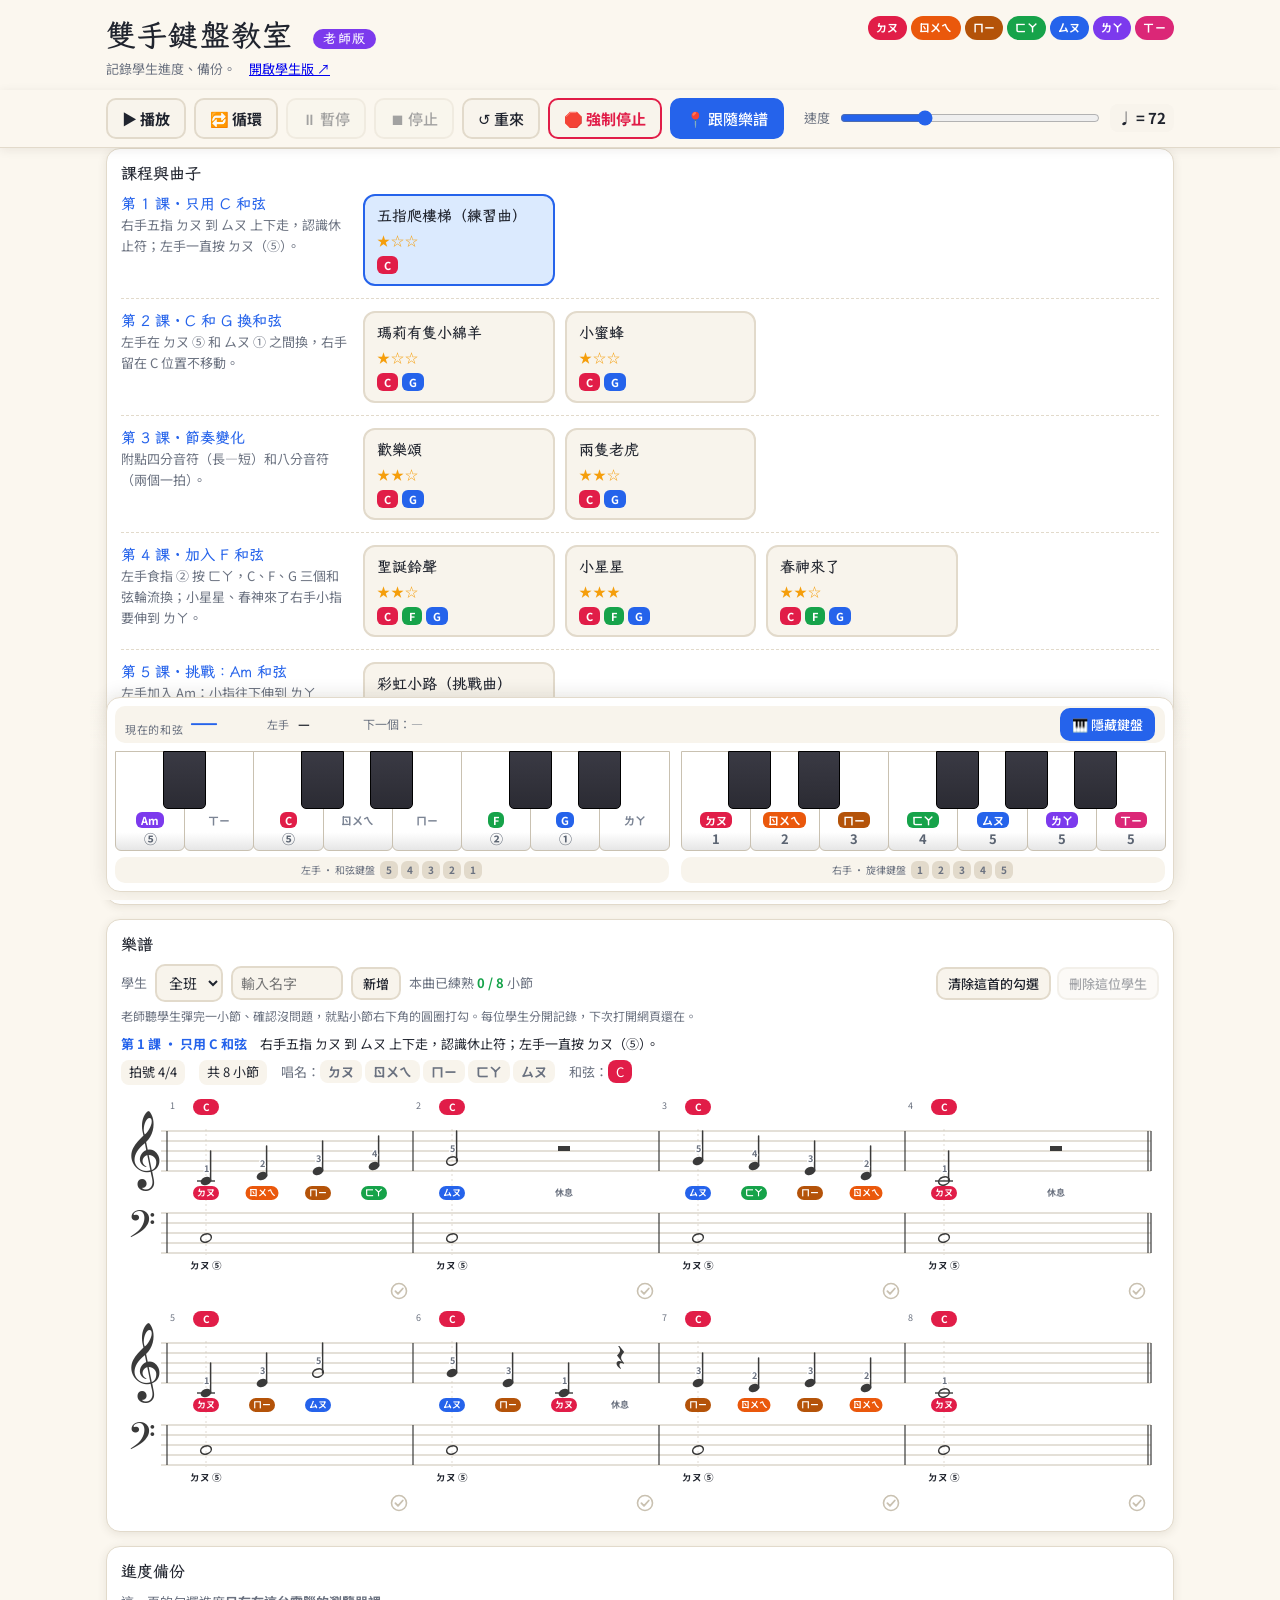
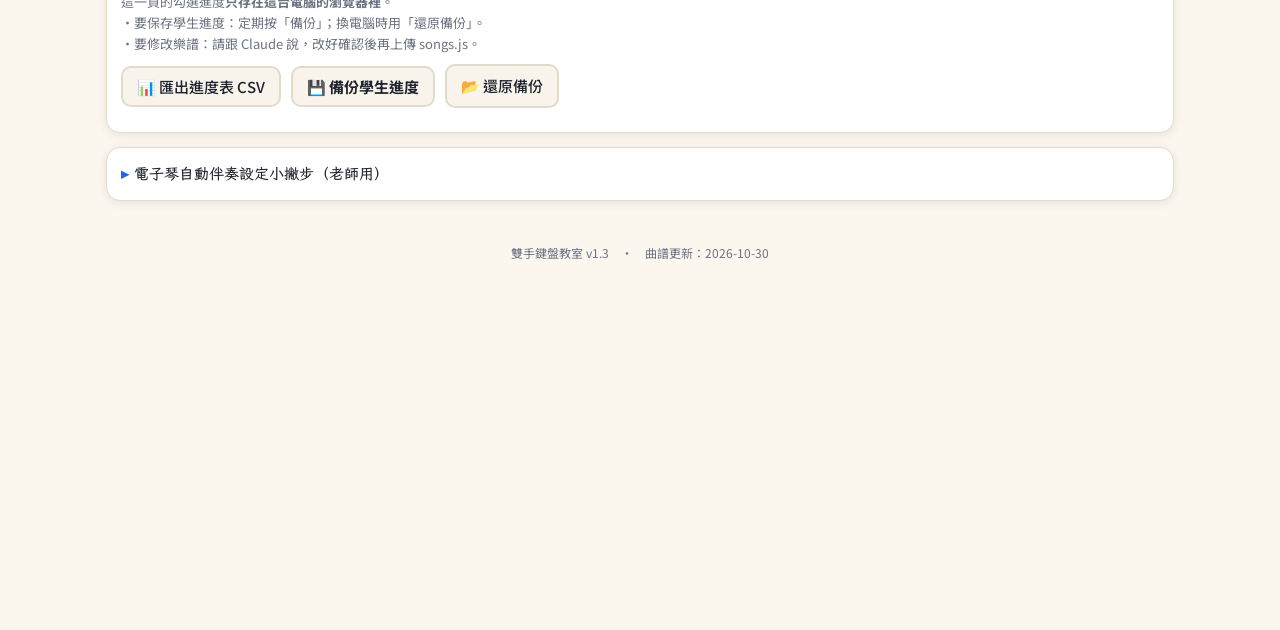
==== commit bb786eae: "v1.3: 聖誕鈴聲取代哈巴狗、左右手分開鍵盤、重來/強制停止、暫停修正、預備拍譜面倒數、練習設定摺疊、按鍵發光 Co-Authored-By: Claude Sonnet 5.5 <noreply@" ====
--- a/teacher.html
+++ b/teacher.html
@@ -21,6 +21,25 @@
   <div class="solfege-strip" id="solfegeStrip"></div>
 </header>
 
+<div class="playbar" id="playBar">
+  <div class="playbar-in">
+    <div class="pb-btns">
+      <button class="btn primary" id="btnOnce" aria-pressed="false">▶ 播放</button>
+      <button class="btn primary" id="btnLoop" aria-pressed="false">🔁 循環</button>
+      <button class="btn" id="btnPause" aria-pressed="false" disabled>⏸ 暫停</button>
+      <button class="btn" id="btnStop" disabled>⏹ 停止</button>
+      <button class="btn" id="btnRestart">↺ 重來</button>
+      <button class="btn danger" id="btnKill" title="強制關掉所有聲音（聲音卡住或網頁怪怪的時候用）">🛑 強制停止</button>
+      <button class="btn" id="btnFollow" aria-pressed="true" title="播放時自動捲動樂譜">📍 跟隨樂譜</button>
+    </div>
+    <div class="pb-speed">
+      <label class="field" for="bpmRange">速度</label>
+      <input type="range" id="bpmRange" min="50" max="120" step="1" value="72">
+      <span class="value-tag" id="bpmValue">♩ = 72</span>
+    </div>
+  </div>
+</div>
+
 <main>
   <div class="card problems" id="songProblems" role="alert" hidden></div>
 
@@ -29,21 +48,10 @@
     <div class="lessons" id="songGrid"></div>
   </section>
 
-  <section class="card" aria-labelledby="ctrlTitle">
-    <h2 id="ctrlTitle">播放控制</h2>
-
-    <div class="ctrl-row">
-      <button class="btn primary" id="btnOnce" aria-pressed="false">▶ 播放一次</button>
-      <button class="btn primary" id="btnLoop" aria-pressed="false">🔁 一直循環</button>
-      <button class="btn" id="btnPause" aria-pressed="false" disabled>⏸ 暫停</button>
-      <button class="btn" id="btnFollow" aria-pressed="true" title="播放時自動捲動樂譜">📍 跟隨樂譜</button>
-    </div>
-
-    <div class="ctrl-row">
-      <label class="field" for="bpmRange">速度</label>
-      <input type="range" id="bpmRange" min="50" max="120" step="1" value="72" style="flex:1 1 140px;max-width:260px;">
-      <span class="value-tag" id="bpmValue">♩ = 72</span>
-    </div>
+  <details class="card" id="practiceCard">
+    <summary>練習設定（速度階梯、伴奏節奏、左手伴奏、練習段落）</summary>
+    <div class="more-body">
+    <p class="lock-note" hidden>🔒 播放中，這裡先鎖住。要修改請先按上方的「⏹ 停止」。</p>
 
     <div class="ctrl-row">
       <button class="btn small" id="btnLadder" aria-pressed="false">🪜 速度階梯</button>
@@ -78,31 +86,36 @@
         <div class="range-info" id="rangeInfo"></div>
       </div>
     </div>
-
-    <div class="ctrl-row">
-      <span class="field" style="flex:0 0 auto;">練習模式</span>
-      <div class="mode-row" id="modeRow"></div>
-    </div>
-
-    <div class="ctrl-row">
-      <span class="field" style="flex:0 0 auto;">網頁聲音</span>
-      <div class="voice-row" id="voiceRow"></div>
-    </div>
-
-    <div class="ctrl-row">
-      <span class="field" style="flex:0 0 auto;">唱名顯示</span>
-      <button class="btn small" id="btnSolfege" aria-pressed="false"></button>
-      <span class="field" style="flex:0 0 auto;">音名提示</span>
-      <button class="btn small" id="btnPill" aria-pressed="true"></button>
-    </div>
-
-    <div class="switch-line">
-      <button class="switch" id="sustainSw" aria-pressed="true" aria-label="延音踏板"></button>
-      <span>延音踏板 Sustain</span>
-    </div>
-
-    <div class="mixer" id="mixer" style="margin-top:10px;"></div>
-  </section>
+    </div>
+  </details>
+
+  <details class="card" id="moreSettings">
+    <summary>更多設定（練習模式、網頁聲音、音名提示、延音踏板、混音器）</summary>
+    <div class="more-body">
+      <p class="lock-note" hidden>🔒 播放中，這裡先鎖住。要修改請先按上方的「⏹ 停止」。</p>
+      <div class="ctrl-row">
+        <span class="field" style="flex:0 0 auto;">練習模式</span>
+        <div class="mode-row" id="modeRow"></div>
+      </div>
+
+      <div class="ctrl-row">
+        <span class="field" style="flex:0 0 auto;">網頁聲音</span>
+        <div class="voice-row" id="voiceRow"></div>
+      </div>
+
+      <div class="ctrl-row">
+        <span class="field" style="flex:0 0 auto;">音名提示</span>
+        <button class="btn small" id="btnPill" aria-pressed="true"></button>
+      </div>
+
+      <div class="switch-line">
+        <button class="switch" id="sustainSw" aria-pressed="true" aria-label="延音踏板"></button>
+        <span>延音踏板 Sustain</span>
+      </div>
+
+      <div class="mixer" id="mixer" style="margin-top:10px;"></div>
+    </div>
+  </details>
 
   <section class="card" aria-labelledby="scoreTitle">
     <h2 id="scoreTitle">樂譜</h2>
@@ -127,7 +140,7 @@
     <p class="tool-note">
       這一頁的勾選進度<b>只存在這台電腦的瀏覽器裡</b>。<br>
       ・要保存學生進度：定期按「備份」；換電腦時用「還原備份」。<br>
-      ・要修改樂譜：請打開電腦裡的「樂譜修改器.html」（不在網頁上，學生看不到）。
+      ・要修改樂譜：請跟 Claude 說，改好確認後再上傳 songs.js。
     </p>
     <div class="ctrl-row">
       <button class="btn" id="btnExportCSV">📊 匯出進度表 CSV</button>
@@ -150,12 +163,12 @@
         <li>先在本頁把速度調到學生覺得舒服的數字，再按電子琴上的「速度」鍵把數字調成一樣，兩邊就會同步。</li>
         <li>建議從 ♩ = 60～72 開始，熟練後再慢慢加快。</li>
       </ul>
-      <h3>三、左手在分割點左邊按 Do、Fa、Sol</h3>
+      <h3>三、左手在分割點左邊按 ㄉㄡ、ㄈㄚ、ㄙㄡ</h3>
       <ul>
         <li>電子琴通常有一個「分割點」，分割點左邊是伴奏區。請學生把手放在分割點左邊。</li>
-        <li>左手只需要按三個位置：Do（C）、Fa（F）、Sol（G），手不需要移動，靠手指伸縮即可。</li>
-        <li>本頁的左手指法：Do 用第 ⑤ 指、Fa 用第 ② 指、Sol 用第 ① 指。</li>
-        <li>第 6 課的挑戰曲多了 Am（A 小和弦）：左手小指 ⑤ 往下伸到比 Do 低的 La，換和弦時手要稍微移動。電子琴單指和弦要彈出小和弦的方法依機型不同（常見做法是按 La 加左邊一個黑鍵），請對照琴的說明書。</li>
+        <li>左手只需要按三個位置：ㄉㄡ（C）、ㄈㄚ（F）、ㄙㄡ（G），手不需要移動，靠手指伸縮即可。</li>
+        <li>本頁的左手指法：ㄉㄡ 用第 ⑤ 指、ㄈㄚ 用第 ② 指、ㄙㄡ 用第 ① 指。</li>
+        <li>第 5 課的挑戰曲多了 Am（A 小和弦）：左手小指 ⑤ 往下伸到比 ㄉㄡ 低的 ㄌㄚ，換和弦時手要稍微移動。電子琴單指和弦要彈出小和弦的方法依機型不同（常見做法是按 ㄌㄚ 加左邊一個黑鍵），請對照琴的說明書。</li>
       </ul>
       <h3>四、左手手型</h3>
       <ul>
@@ -180,16 +193,18 @@
 <footer class="sticky-footer" id="stickyFooter">
   <div class="kb-shell">
     <div class="now-chord" id="nowChord">
-      <div class="nc-label">現在的和弦</div>
-      <div class="nc-value" id="ncValue">—</div>
-      <div class="nc-left" id="ncLeft">—</div>
-      <div class="nc-next" id="ncNext">下一個：—</div>
-    </div>
-    <div class="kb-main">
-      <div class="zone-row"><span>◀ 左手·和弦區</span><span>右手·旋律區 ▶</span></div>
-      <div class="keys" id="keys"></div>
-      <div class="hands">
+      <div class="nc-cell"><span class="nc-label">現在的和弦</span><span class="nc-value" id="ncValue">—</span></div>
+      <div class="nc-cell"><span class="nc-label">左手</span><span class="nc-left" id="ncLeft">—</span></div>
+      <div class="nc-cell"><span class="nc-next" id="ncNext">下一個：—</span></div>
+      <button class="btn small kb-toggle" id="btnKeys" aria-pressed="true" aria-controls="kbBody">🎹 隱藏鍵盤</button>
+    </div>
+    <div class="kb-body" id="kbBody">
+      <div class="kb-block kb-left">
+        <div class="keys" id="keysL"></div>
         <div class="hand" id="handL"><span class="hlabel">左手</span></div>
+      </div>
+      <div class="kb-block kb-right">
+        <div class="keys" id="keysR"></div>
         <div class="hand" id="handR"><span class="hlabel">右手</span></div>
       </div>
     </div>
--- a/style.css
+++ b/style.css
@@ -230,40 +230,45 @@
   padding:6px 16px 8px; max-width:1100px; margin:0 auto;
 }
 .kb-shell{
-  display:flex; gap:10px; align-items:flex-end;
   background:var(--panel); border:1px solid var(--line); border-radius:14px;
   padding:8px; box-shadow:0 -2px 18px rgba(40,30,10,.12);
-}
-@media (max-width:520px){
-  .sticky-footer{ padding:6px 16px 6px; }
-  .kb-shell{ gap:6px; padding:6px; }
+  display:flex; flex-direction:column; gap:8px;
 }
 .now-chord{
-  flex:0 0 130px; background:var(--panel2); border-radius:10px;
-  padding:6px 8px; text-align:center; min-height:96px;
-  display:flex; flex-direction:column; justify-content:center; gap:2px;
-}
-@media (max-width:520px){ .now-chord{ flex:0 0 104px; padding:5px 6px; } }
-.nc-label{ font-size:10px; color:var(--muted); letter-spacing:.06em; }
+  display:flex; flex-wrap:wrap; align-items:center; gap:4px 18px;
+  background:var(--panel2); border-radius:10px; padding:2px 10px;
+}
+.nc-cell{ display:flex; align-items:baseline; gap:8px; }
+.nc-label{ font-size:11px; color:var(--muted); letter-spacing:.06em; }
 .nc-value{
   font-family:"LXGW WenKai TC",serif; font-weight:700;
-  font-size:clamp(24px,7vw,34px); line-height:1.05; color:var(--accent);
-}
-.nc-left{ font-size:12px; font-weight:700; color:var(--text); }
-.nc-next{ font-size:10px; color:var(--muted); }
-.kb-main{ flex:1 1 auto; min-width:0; }
-.zone-row{ display:flex; font-size:10px; color:var(--muted); font-weight:700; padding:0 2px 3px; }
-.zone-row span:first-child{ flex:0 0 43%; }
-.zone-row span:last-child{ flex:1 1 auto; text-align:right; }
-.keys{ position:relative; display:flex; width:100%; height:86px; }
-@media (max-width:520px){ .keys{ height:66px; } }
+  font-size:26px; line-height:1.1; color:var(--accent); min-width:2.2em;
+}
+.nc-left{ font-size:13px; font-weight:700; color:var(--text); min-width:3.6em; }
+.nc-next{ font-size:12px; color:var(--muted); }
+.kb-toggle{ margin-left:auto; }
+.hand .finger{ width:18px; height:18px; }
+.hand{ margin-top:5px; padding:3px 6px; }
+.kb-body{ display:flex; gap:12px; align-items:flex-start; }
+.kb-block{ min-width:0; }
+.kb-left{ flex:8 1 0; }
+.kb-right{ flex:7 1 0; }
+@media (max-width:700px){
+  .kb-body{ flex-direction:column; gap:6px; }
+  .kb-left, .kb-right{ flex:none; width:100%; }
+}
+body.kb-hidden .kb-body{ display:none; }
+body.kb-hidden .app-version{ margin-bottom:70px; }
+.zone-row{ font-size:11px; color:var(--muted); font-weight:700; padding:0 2px 3px; }
+.kb-right .zone-row{ text-align:right; }
+.keys{ position:relative; display:flex; width:100%; height:96px; }
 .wkey{
   flex:1 1 0; min-width:0; position:relative;
   background:linear-gradient(to bottom, var(--key-white), var(--key-white) 82%, #e6e6e6);
   border:1px solid var(--key-white-edge); border-radius:0 0 6px 6px;
   margin-right:-1px;
-  display:flex; flex-direction:column; justify-content:space-between; align-items:center;
-  padding:4px 0 3px; cursor:pointer;
+  display:flex; flex-direction:column; justify-content:flex-end; align-items:center; gap:4px;
+  padding:4px 0 5px; cursor:pointer;
   transition:background .08s, transform .08s;
   user-select:none; -webkit-tap-highlight-color:transparent;
 }
@@ -271,35 +276,37 @@
   background:linear-gradient(to bottom, #eef1f6, #dfe3ea 82%, #c9cdd5);
 }
 .wkey:last-child{ margin-right:0; }
-.wkey.pressed{ background:linear-gradient(to bottom, var(--key-press), #f59e0b); }
+.wkey.pressed, .wkey.tap{
+  background:linear-gradient(to bottom, #fb923c, #f97316 70%, #ea580c);
+  box-shadow:0 0 0 3px #f97316 inset, 0 0 14px 2px rgba(249,115,22,.75);
+  z-index:1;
+}
 .wkey.hint{ box-shadow:0 0 0 3px var(--glow) inset; }
 .bkey{
-  position:absolute; top:0; height:60%;
+  position:absolute; top:0; height:58%;
   background:linear-gradient(to bottom, #3a3a44, var(--key-black));
   border-radius:0 0 5px 5px; border:1px solid #000;
   cursor:pointer; z-index:2; transition:background .08s;
   -webkit-tap-highlight-color:transparent;
 }
-.bkey.pressed{ background:linear-gradient(to bottom, #f59e0b, #b45309); }
+.bkey.pressed, .bkey.tap{
+  background:linear-gradient(to bottom, #f97316, #c2410c);
+  box-shadow:0 0 0 2px #fdba74 inset, 0 0 14px 2px rgba(249,115,22,.85);
+}
 .bkey.hint{ box-shadow:0 0 0 3px var(--glow) inset; }
-.wk-left{
-  font-size:9px; font-weight:700; color:#fff; border-radius:6px;
-  padding:0 4px; line-height:14px; background:var(--c,var(--muted));
-  opacity:0; pointer-events:none;
-}
-.wk-left.show{ opacity:1; }
-.wk-finger{ font-size:12px; font-weight:700; color:#5b6472; line-height:1; }
-@media (max-width:520px){
-  .wk-finger{ font-size:10px; }
-  .wk-left{ font-size:8px; line-height:12px; padding:0 3px; }
-}
-.hands{ display:flex; gap:8px; margin-top:6px; }
+.wk-sol{
+  font-size:11px; font-weight:700; color:#fff; border-radius:6px;
+  padding:0 5px; line-height:16px; background:var(--c,var(--muted));
+  pointer-events:none; white-space:nowrap;
+}
+.wk-sol.plain{ background:none; color:#7b8494; }
+.wk-finger{ font-size:13px; font-weight:700; color:#5b6472; line-height:1; pointer-events:none; }
 .hand{
-  flex:1 1 0; display:flex; justify-content:center; gap:3px;
+  display:flex; justify-content:center; gap:3px; margin-top:6px;
   background:var(--panel2); border-radius:10px; padding:4px 6px; min-width:0;
 }
 .hand .hlabel{
-  font-size:9px; color:var(--muted); align-self:center; margin-right:2px; white-space:nowrap;
+  font-size:10px; color:var(--muted); align-self:center; margin-right:2px; white-space:nowrap;
 }
 .finger{
   width:20px; height:20px; border-radius:6px; background:var(--line); color:var(--muted);
@@ -308,7 +315,6 @@
   transition:transform .1s, background .1s, color .1s;
   flex:0 0 auto;
 }
-@media (max-width:520px){ .finger{ width:16px; height:16px; font-size:9px; border-radius:5px; } }
 .finger.up{ background:var(--glow); color:#3a2500; transform:translateY(-5px); }
 details.card > summary{
   cursor:pointer; font-family:"LXGW WenKai TC",serif; font-weight:700;
@@ -349,7 +355,8 @@
 
 /* ===== 平板／觸控螢幕 ===== */
 .keys, .wkey, .bkey{ touch-action:none; -webkit-user-select:none; user-select:none; -webkit-touch-callout:none; }
-@media (min-width:700px){ .keys{ height:104px; } }
+@media (min-width:700px){ .keys{ height:100px; } }
+@media (max-width:700px){ .keys{ height:72px; } }
 @media (pointer:coarse){
   .btn{ min-height:48px; }
   .btn.small{ min-height:44px; padding:8px 16px; }
@@ -363,3 +370,43 @@
   .bar-check .ck-hit{ r:15; }
   details.card > summary{ min-height:44px; display:flex; align-items:center; }
 }
+
+/* ===== 上方播放列／更多設定 ===== */
+.playbar{
+  position:sticky; top:0; z-index:60;
+  background:var(--bg); border-bottom:1px solid var(--line);
+  box-shadow:0 2px 10px rgba(40,30,10,.08);
+}
+.playbar-in{
+  max-width:1100px; margin:0 auto; padding:8px 16px;
+  display:flex; flex-wrap:wrap; gap:8px 16px; align-items:center; justify-content:space-between;
+}
+.pb-btns{ display:flex; flex-wrap:wrap; gap:8px; }
+.pb-speed{ display:flex; align-items:center; gap:8px; flex:1 1 220px; min-width:0; justify-content:flex-end; }
+.pb-speed input[type=range]{ flex:1 1 120px; max-width:260px; min-width:0; }
+.more-body{ margin-top:12px; }
+#moreSettings > summary, #practiceCard > summary{ cursor:pointer; }
+
+.btn.danger{ border-color:var(--do); color:var(--do); font-weight:700; }
+.btn.danger:active{ background:var(--do); color:#fff; }
+@media (hover:hover){ .btn.danger:hover{ background:var(--do); color:#fff; border-color:var(--do); } }
+.lock-note{
+  margin:0 0 10px; padding:6px 10px; border-radius:8px; font-size:13px; font-weight:700;
+  background:var(--panel2); color:var(--la); border:1px dashed var(--la);
+}
+body.is-locked #practiceCard .more-body, body.is-locked #moreSettings .more-body{ opacity:.62; }
+
+/* 預備拍：直接在樂譜上大倒數 */
+.score-wrap{ position:relative; }
+.count-overlay{
+  position:absolute; transform:translate(-50%,-50%); z-index:5; pointer-events:none;
+  display:flex; flex-direction:column; align-items:center; justify-content:center;
+  color:var(--accent); opacity:.55;
+  text-shadow:0 0 6px #fff, 0 0 14px #fff, 0 0 2px #fff;
+}
+.count-overlay[hidden]{ display:none; }
+.co-label{ font-size:22px; font-weight:700; letter-spacing:.2em; }
+.co-num{ font-size:96px; line-height:1; font-weight:800; font-variant-numeric:tabular-nums; }
+.count-overlay.pulse{ animation:coPulse .45s ease-out; }
+@keyframes coPulse{ 0%{ transform:translate(-50%,-50%) scale(1.3); } 100%{ transform:translate(-50%,-50%) scale(1); } }
+@media (prefers-color-scheme: dark){ .count-overlay{ text-shadow:0 0 8px #000, 0 0 2px #000; opacity:.7; } }
